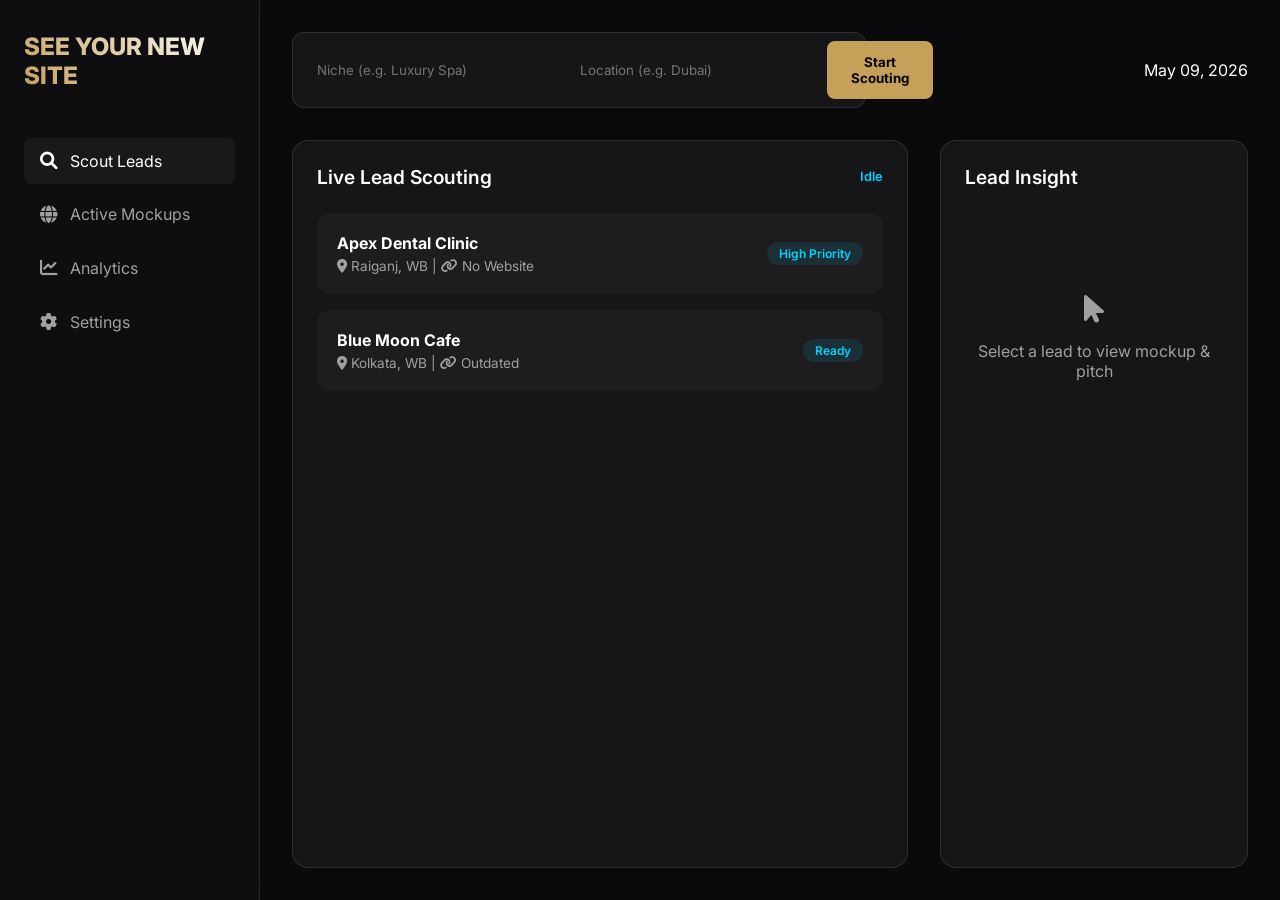
==== dashboard.html @ 9cf503c2 "Add files via upload" ====
<!DOCTYPE html>
<html lang="en">
<head>
    <meta charset="UTF-8">
    <meta name="viewport" content="width=device-width, initial-scale=1.0">
    <title>See Your New Site | AI Agency Dashboard</title>
    <link rel="stylesheet" href="style.css">
    <link href="https://fonts.googleapis.com/css2?family=Inter:wght@300;400;600;800&display=swap" rel="stylesheet">
    <link rel="stylesheet" href="https://cdnjs.cloudflare.com/ajax/libs/font-awesome/6.0.0/css/all.min.css">
</head>
<body>

    <aside class="sidebar">
        <div class="logo">SEE YOUR NEW SITE</div>
        <nav>
            <div class="nav-item active"><i class="fas fa-search"></i> Scout Leads</div>
            <div class="nav-item"><i class="fas fa-globe"></i> Active Mockups</div>
            <div class="nav-item"><i class="fas fa-chart-line"></i> Analytics</div>
            <div class="nav-item"><i class="fas fa-cog"></i> Settings</div>
        </nav>
    </aside>

    <main class="main-content">
        <header class="header">
            <div class="search-bar">
                <input type="text" id="niche" placeholder="Niche (e.g. Luxury Spa)">
                <input type="text" id="location" placeholder="Location (e.g. Dubai)">
                <button class="btn-start" onclick="startScouting()">Start Scouting</button>
            </div>
            <div class="user-profile">
                <span id="current-date">May 09, 2026</span>
            </div>
        </header>

        <div class="dashboard-grid">
            <!-- Leads Section -->
            <section class="section-card">
                <div class="card-title">
                    <span>Live Lead Scouting</span>
                    <div id="progress-container" style="display: none; width: 150px; height: 4px; background: rgba(255,255,255,0.1); border-radius: 2px; overflow: hidden;">
                        <div id="progress-bar" style="width: 0%; height: 100%; background: var(--accent-blue); transition: 0.3s;"></div>
                    </div>
                    <small style="color: var(--accent-blue); font-size: 0.8rem;" id="scout-status">Idle</small>
                </div>
                <div class="leads-list" id="leads-container">
                    <!-- Example Lead -->
                    <div class="lead-item" onclick="selectLead('Apex Dental')">
                        <div class="lead-info">
                            <h4>Apex Dental Clinic</h4>
                            <p><i class="fas fa-map-marker-alt"></i> Raiganj, WB | <i class="fas fa-link"></i> No Website</p>
                        </div>
                        <span class="status-badge status-new">High Priority</span>
                    </div>
                    <div class="lead-item" onclick="selectLead('Blue Cafe')">
                        <div class="lead-info">
                            <h4>Blue Moon Cafe</h4>
                            <p><i class="fas fa-map-marker-alt"></i> Kolkata, WB | <i class="fas fa-link"></i> Outdated</p>
                        </div>
                        <span class="status-badge status-new">Ready</span>
                    </div>
                </div>
            </section>

            <!-- Preview & Action Section -->
            <section class="section-card">
                <div class="card-title">Lead Insight</div>
                
                <div id="no-selection" style="text-align: center; color: var(--text-dim); margin-top: 5rem;">
                    <i class="fas fa-mouse-pointer" style="font-size: 2rem; margin-bottom: 1rem;"></i>
                    <p>Select a lead to view mockup & pitch</p>
                </div>

                <div id="lead-details" style="display: none;">
                    <h3 id="selected-name" style="margin-bottom: 1rem;">Apex Dental Clinic</h3>
                    
                    <div class="preview-thumbnail">
                        <div class="preview-overlay">
                            <button class="btn-preview" onclick="openPreview()">Live Preview</button>
                        </div>
                        <img src="https://images.unsplash.com/photo-1629909613654-28e377c37b09?auto=format&fit=crop&q=80&w=800" alt="Mockup">
                    </div>

                    <p style="font-size: 0.8rem; color: var(--accent-gold); margin-bottom: 0.5rem; font-weight: 600;">RECOMMENDED PITCH</p>
                    <div class="pitch-box" id="pitch-text">
                        "Hi Apex Dental, I noticed your clinic is a leader in Raiganj but doesn't have a modern web presence. I've built a premium, mobile-ready concept for you here. Let's make it official!"
                    </div>

                    <div class="action-btns">
                        <button class="btn-action primary" onclick="copyPitch()">Copy Pitch & Link</button>
                        <button class="btn-action"><i class="fab fa-whatsapp"></i> Send via WhatsApp</button>
                        <button class="btn-action">Edit Mockup</button>
                    </div>
                </div>
            </section>
        </div>
    </main>

    <script src="script.js"></script>
</body>
</html>
---- style.css ----
* {
    margin: 0;
    padding: 0;
    box-sizing: border-box;
    font-family: 'Inter', sans-serif;
}

:root {
    --bg-dark: #0a0a0c;
    --card-bg: rgba(255, 255, 255, 0.05);
    --accent-gold: #c5a059;
    --accent-blue: #00d2ff;
    --text-main: #ffffff;
    --text-dim: #a0a0a0;
    --border: rgba(255, 255, 255, 0.1);
}

body {
    background-color: var(--bg-dark);
    color: var(--text-main);
    overflow: hidden;
    height: 100vh;
    display: flex;
}

/* Sidebar */
.sidebar {
    width: 260px;
    background: rgba(15, 15, 18, 0.8);
    border-right: 1px solid var(--border);
    display: flex;
    flex-direction: column;
    padding: 2rem 1.5rem;
    backdrop-filter: blur(10px);
}

.logo {
    font-size: 1.5rem;
    font-weight: 800;
    margin-bottom: 3rem;
    background: linear-gradient(45deg, var(--accent-gold), #fff);
    -webkit-background-clip: text;
    -webkit-text-fill-color: transparent;
}

.nav-item {
    padding: 0.8rem 1rem;
    margin-bottom: 0.5rem;
    border-radius: 8px;
    cursor: pointer;
    transition: 0.3s;
    color: var(--text-dim);
    display: flex;
    align-items: center;
    gap: 12px;
}

.nav-item:hover, .nav-item.active {
    background: var(--card-bg);
    color: var(--text-main);
}

.nav-item i {
    font-size: 1.1rem;
}

/* Main Content */
.main-content {
    flex: 1;
    display: flex;
    flex-direction: column;
    padding: 2rem;
    overflow-y: auto;
}

.header {
    display: flex;
    justify-content: space-between;
    align-items: center;
    margin-bottom: 2rem;
}

.search-bar {
    display: flex;
    gap: 1rem;
    background: var(--card-bg);
    padding: 0.5rem;
    border-radius: 12px;
    border: 1px solid var(--border);
    width: 60%;
}

.search-bar input {
    background: transparent;
    border: none;
    outline: none;
    color: white;
    padding: 0.5rem 1rem;
    flex: 1;
}

.btn-start {
    background: var(--accent-gold);
    color: black;
    border: none;
    padding: 0.8rem 1.5rem;
    border-radius: 8px;
    font-weight: 700;
    cursor: pointer;
    transition: 0.3s;
}

.btn-start:hover {
    transform: translateY(-2px);
    box-shadow: 0 5px 15px rgba(197, 160, 89, 0.3);
}

/* Grid Layout */
.dashboard-grid {
    display: grid;
    grid-template-columns: 2fr 1fr;
    gap: 2rem;
    flex: 1;
}

.section-card {
    background: var(--card-bg);
    border: 1px solid var(--border);
    border-radius: 16px;
    padding: 1.5rem;
    display: flex;
    flex-direction: column;
}

.card-title {
    font-size: 1.2rem;
    font-weight: 600;
    margin-bottom: 1.5rem;
    display: flex;
    justify-content: space-between;
    align-items: center;
}

/* Leads Table */
.leads-list {
    display: flex;
    flex-direction: column;
    gap: 1rem;
}

.lead-item {
    background: rgba(255, 255, 255, 0.03);
    padding: 1.2rem;
    border-radius: 12px;
    border: 1px solid transparent;
    cursor: pointer;
    transition: 0.2s;
    display: flex;
    justify-content: space-between;
    align-items: center;
}

.lead-item:hover {
    border-color: var(--accent-gold);
    background: rgba(197, 160, 89, 0.05);
}

.lead-info h4 {
    margin-bottom: 0.3rem;
}

.lead-info p {
    font-size: 0.85rem;
    color: var(--text-dim);
}

.status-badge {
    padding: 4px 12px;
    border-radius: 20px;
    font-size: 0.75rem;
    font-weight: 600;
}

.status-new { background: rgba(0, 210, 255, 0.1); color: var(--accent-blue); }
.status-done { background: rgba(0, 255, 127, 0.1); color: #00ff7f; }

/* Detail Sidebar */
.pitch-box {
    background: rgba(0, 0, 0, 0.3);
    padding: 1rem;
    border-radius: 8px;
    font-size: 0.9rem;
    line-height: 1.5;
    color: var(--text-dim);
    margin-bottom: 1.5rem;
    border: 1px solid var(--border);
}

.preview-thumbnail {
    width: 100%;
    aspect-ratio: 16/9;
    background: #1a1a1e;
    border-radius: 8px;
    margin-bottom: 1.5rem;
    display: flex;
    align-items: center;
    justify-content: center;
    border: 1px solid var(--border);
    position: relative;
    overflow: hidden;
}

.preview-thumbnail img {
    width: 100%;
    height: 100%;
    object-fit: cover;
    opacity: 0.6;
}

.preview-overlay {
    position: absolute;
    top: 0;
    left: 0;
    width: 100%;
    height: 100%;
    display: flex;
    align-items: center;
    justify-content: center;
    background: rgba(0,0,0,0.4);
}

.btn-preview {
    background: white;
    color: black;
    border: none;
    padding: 0.6rem 1.2rem;
    border-radius: 6px;
    font-weight: 600;
    cursor: pointer;
}

.action-btns {
    display: flex;
    flex-direction: column;
    gap: 0.8rem;
}

.btn-action {
    padding: 0.8rem;
    border-radius: 8px;
    border: 1px solid var(--border);
    background: transparent;
    color: white;
    cursor: pointer;
    font-weight: 600;
    text-align: center;
}

.btn-action.primary {
    background: var(--accent-gold);
    color: black;
    border: none;
}

/* Scrollbar */
::-webkit-scrollbar {
    width: 6px;
}
::-webkit-scrollbar-track {
    background: transparent;
}
::-webkit-scrollbar-thumb {
    background: var(--border);
    border-radius: 10px;
}
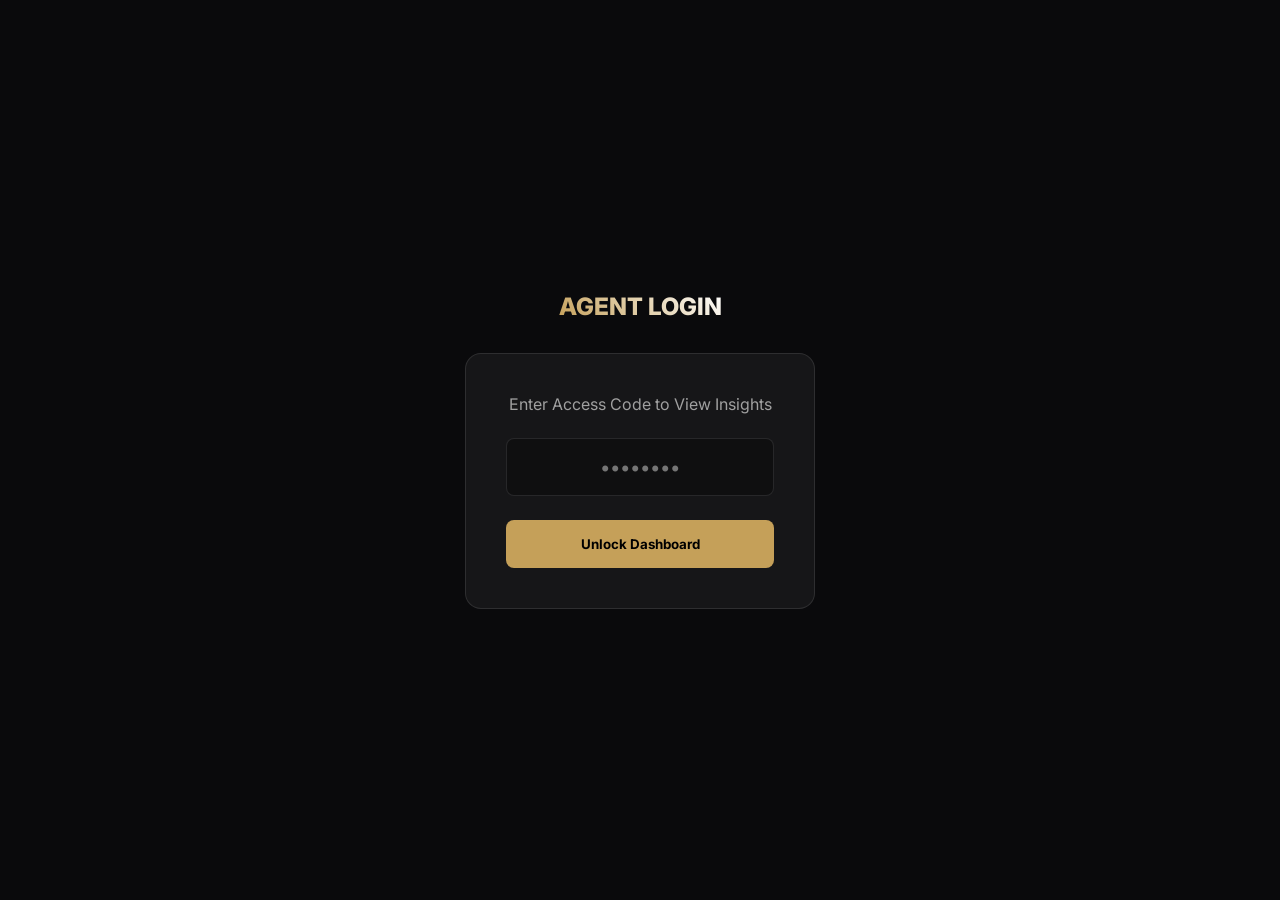
==== commit cddd2d7e: "Security: Updated password protection" ====
--- a/dashboard.html
+++ b/dashboard.html
@@ -9,6 +9,19 @@
     <link rel="stylesheet" href="https://cdnjs.cloudflare.com/ajax/libs/font-awesome/6.0.0/css/all.min.css">
 </head>
 <body>
+    <!-- Login Overlay -->
+    <div id="login-overlay" style="position: fixed; top: 0; left: 0; width: 100%; height: 100%; background: var(--bg-dark); z-index: 1000; display: flex; flex-direction: column; align-items: center; justify-content: center; backdrop-filter: blur(20px);">
+        <div class="logo" style="margin-bottom: 2rem;">AGENT LOGIN</div>
+        <div style="background: var(--card-bg); padding: 2.5rem; border-radius: 16px; border: 1px solid var(--border); width: 350px; text-align: center;">
+            <p style="color: var(--text-dim); margin-bottom: 1.5rem;">Enter Access Code to View Insights</p>
+            <input type="password" id="access-code" placeholder="••••••••" style="width: 100%; padding: 1rem; background: rgba(0,0,0,0.3); border: 1px solid var(--border); border-radius: 8px; color: white; margin-bottom: 1.5rem; text-align: center; font-size: 1.2rem; outline: none;">
+            <button onclick="checkAccess()" style="width: 100%; padding: 1rem; background: var(--accent-gold); border: none; border-radius: 8px; font-weight: 700; cursor: pointer;">Unlock Dashboard</button>
+            <p id="login-error" style="color: #ff4d4d; font-size: 0.8rem; margin-top: 1rem; display: none;">Incorrect Access Code</p>
+        </div>
+    </div>
+
+    <!-- Main Dashboard (Hidden initially) -->
+    <div id="dashboard-content" style="display: none; width: 100%; height: 100vh; display: flex;">
 
     <aside class="sidebar">
         <div class="logo">SEE YOUR NEW SITE</div>
@@ -95,6 +108,8 @@
         </div>
     </main>
 
+    </div> <!-- End Dashboard Content -->
+
     <script src="script.js"></script>
 </body>
 </html>
